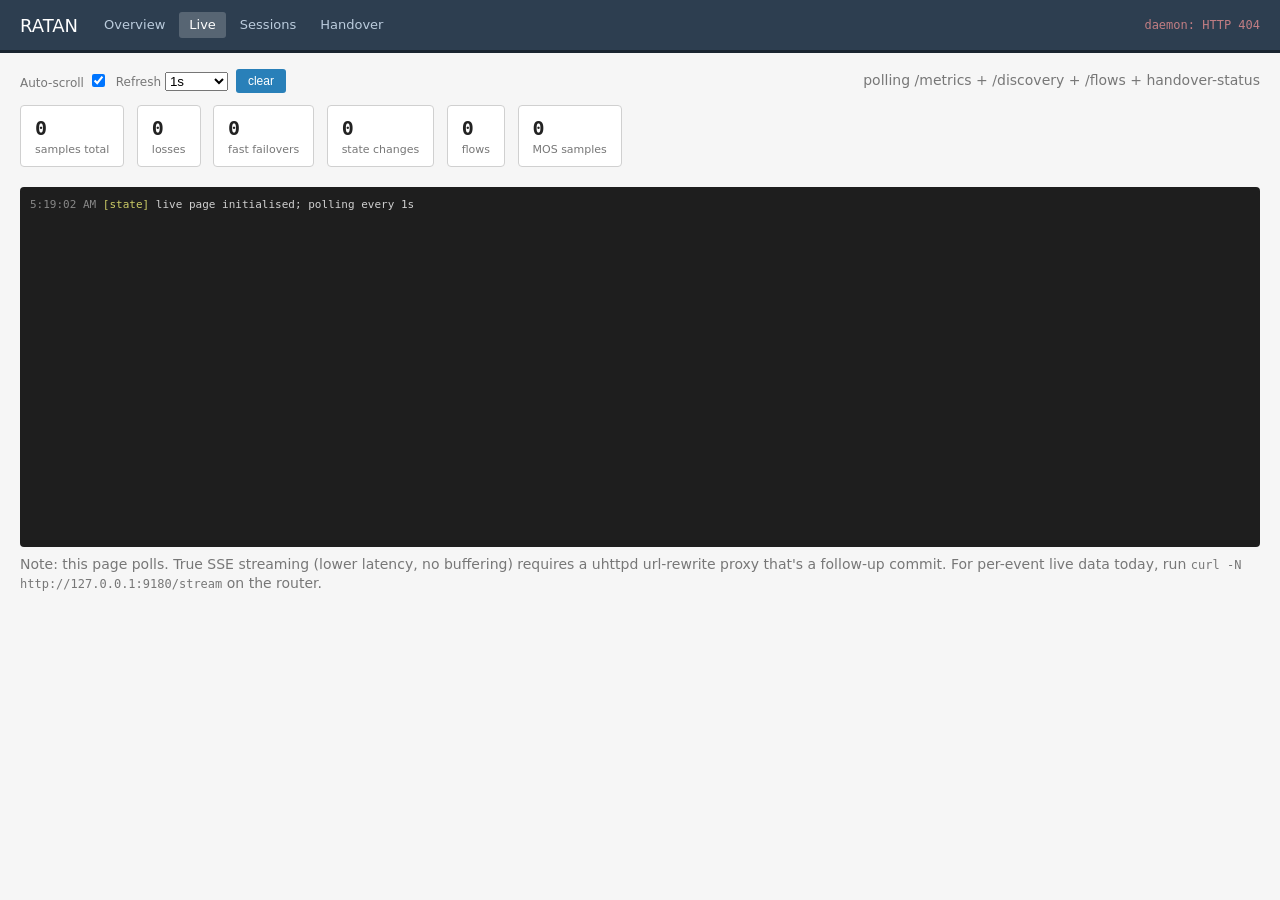
==== ratan/packaging/openwrt/luci-app-ratan/root/www/ratan/live.html @ 14bf630e "Add ratan/ Step 11: LuCI dashboard (first user-visible artifact) Static HTML/JS dashboard served by " ====
<!DOCTYPE html>
<!-- SPDX-License-Identifier: GPL-2.0 -->
<html lang="en">
<head>
<meta charset="utf-8">
<meta name="viewport" content="width=device-width,initial-scale=1">
<title>RATAN · Live</title>
<link rel="stylesheet" href="ratan.css">
</head>
<body>
<main>
    <div class="toolbar">
        <label>Auto-scroll <input type="checkbox" id="autoscroll" checked></label>
        <label>Refresh
            <select id="rate">
                <option value="500">500ms</option>
                <option value="1000" selected>1s</option>
                <option value="2000">2s</option>
                <option value="5000">5s</option>
            </select>
        </label>
        <button onclick="document.getElementById('log').innerHTML=''">clear</button>
        <span class="muted" style="margin-left:auto">
            polling /metrics + /discovery + /flows + handover-status
        </span>
    </div>

    <div id="kpis" style="margin-bottom:12px"></div>

    <div class="event-log" id="log"></div>

    <p class="muted" style="margin-top:8px">
        Note: this page polls. True SSE streaming (lower latency, no buffering)
        requires a uhttpd url-rewrite proxy that's a follow-up commit. For
        per-event live data today, run <span class="mono">curl -N http://127.0.0.1:9180/stream</span>
        on the router.
    </p>
</main>
<script src="ratan.js"></script>
<script>
renderHeader("live");

let lastSnapshot = { samples: 0, flows: 0, mos: 0, transitions: 0, weights: 0 };

function logLine(kind, text) {
    const log = document.getElementById("log");
    const ts = new Date().toLocaleTimeString();
    const line = document.createElement("div");
    line.innerHTML =
        `<span class="ts">${ts}</span> <span class="kind-${kind}">[${kind}]</span> ${escapeHtml(text)}`;
    log.appendChild(line);
    while (log.children.length > 500) log.removeChild(log.firstChild);
    if (document.getElementById("autoscroll").checked)
        log.scrollTop = log.scrollHeight;
}

const PARSE_PROM = (text) => {
    const out = {};
    for (const line of text.split("\n")) {
        if (line.startsWith("#") || !line.trim()) continue;
        const space = line.lastIndexOf(" ");
        if (space < 0) continue;
        const name = line.slice(0, space).trim().replace(/\{.*\}/, "");
        const val = parseFloat(line.slice(space + 1));
        if (!isNaN(val)) out[name] = val;
    }
    return out;
};

async function tick() {
    try {
        const mRaw = await fetch("/cgi-bin/ratan-api/metrics",
                                  { cache: "no-store" }).then(r => r.text());
        const m = PARSE_PROM(mRaw);

        document.getElementById("kpis").innerHTML = `
            <span class="kpi"><div class="v">${m.ratan_samples_total || 0}</div><div class="l">samples total</div></span>
            <span class="kpi"><div class="v">${m.ratan_samples_loss || 0}</div><div class="l">losses</div></span>
            <span class="kpi"><div class="v">${m.ratan_samples_failover || 0}</div><div class="l">fast failovers</div></span>
            <span class="kpi"><div class="v">${m.ratan_state_transitions_total || 0}</div><div class="l">state changes</div></span>
            <span class="kpi"><div class="v">${m.ratan_flow_events_total || 0}</div><div class="l">flows</div></span>
            <span class="kpi"><div class="v">${m.ratan_mos_events_total || 0}</div><div class="l">MOS samples</div></span>
        `;

        // Diff vs last snapshot -> log lines
        const delta = (key) => (m[key] || 0) - (lastSnapshot[key] || 0);
        const d_samples = delta("ratan_samples_total");
        const d_loss = delta("ratan_samples_loss");
        const d_failover = delta("ratan_samples_failover");
        const d_state = delta("ratan_state_transitions_total");
        const d_flow = delta("ratan_flow_events_total");
        const d_mos = delta("ratan_mos_events_total");
        const d_discovery = delta("ratan_discovery_events_total");

        if (d_samples > 0) logLine("sample", `+${d_samples} samples`);
        if (d_loss > 0) logLine("sample", `+${d_loss} LOSS sample(s)`);
        if (d_failover > 0) logLine("weight", `+${d_failover} FAST FAILOVER (prober wrote weight=0)`);
        if (d_state > 0) logLine("state", `+${d_state} state transition(s)`);
        if (d_flow > 0) logLine("flow", `+${d_flow} flow event(s)`);
        if (d_mos > 0) logLine("mos", `+${d_mos} MOS sample(s)`);
        if (d_discovery > 0) logLine("discovery", `+${d_discovery} discovery event(s)`);

        lastSnapshot = {
            ratan_samples_total: m.ratan_samples_total || 0,
            ratan_samples_loss: m.ratan_samples_loss || 0,
            ratan_samples_failover: m.ratan_samples_failover || 0,
            ratan_state_transitions_total: m.ratan_state_transitions_total || 0,
            ratan_flow_events_total: m.ratan_flow_events_total || 0,
            ratan_mos_events_total: m.ratan_mos_events_total || 0,
            ratan_discovery_events_total: m.ratan_discovery_events_total || 0,
        };

        // Handover armed state changes are interesting
        const ho = await fetchHandoverStatus();
        if (ho && ho.wans) {
            for (const w of ho.wans) {
                if (w.currently_armed) {
                    logLine("inject", `WAN ${w.wan_id}: handover ARMED (${w.confidence}, next in ${fmtDuration(w.next_predicted_in_s)})`);
                }
            }
        }
    } catch (e) {
        logLine("state", "ERROR: " + e.message);
    }
}

let timer = null;
function reschedule() {
    if (timer) clearInterval(timer);
    timer = setInterval(tick, parseInt(document.getElementById("rate").value, 10));
}
document.getElementById("rate").addEventListener("change", reschedule);

logLine("state", "live page initialised; polling every 1s");
tick();
reschedule();
</script>
</body>
</html>
---- ratan/packaging/openwrt/luci-app-ratan/root/www/ratan/ratan.css ----
/* SPDX-License-Identifier: GPL-2.0
 * ratan.css -- minimal styling for the RATAN LuCI dashboard.
 * Goal: look at home next to LuCI's stock pages; no framework bloat.
 */

:root {
    --ok: #1d7a1d;
    --warn: #b87a00;
    --bad: #c0392b;
    --transient: #2980b9;
    --bg: #f6f6f6;
    --card-bg: #ffffff;
    --border: #d0d0d0;
    --text: #222;
    --muted: #777;
    --mono: ui-monospace, Menlo, Consolas, monospace;
}

* { box-sizing: border-box; }

body {
    margin: 0;
    background: var(--bg);
    color: var(--text);
    font-family: system-ui, -apple-system, "Segoe UI", Roboto, sans-serif;
    font-size: 14px;
    line-height: 1.4;
}

header {
    background: #2d3e50;
    color: white;
    padding: 12px 20px;
    display: flex;
    align-items: center;
    gap: 16px;
    border-bottom: 3px solid #1a2530;
}
header h1 { margin: 0; font-size: 18px; font-weight: 500; }
header nav { display: flex; gap: 4px; flex-wrap: wrap; }
header nav a {
    color: #bcd;
    text-decoration: none;
    padding: 4px 10px;
    border-radius: 3px;
    font-size: 13px;
}
header nav a:hover { background: rgba(255,255,255,0.1); color: white; }
header nav a.active { background: rgba(255,255,255,0.2); color: white; }
header .conn {
    margin-left: auto;
    font-size: 12px;
    font-family: var(--mono);
    opacity: 0.7;
}
header .conn.ok { color: #9f9; }
header .conn.bad { color: #f99; }

main { padding: 16px 20px; max-width: 1400px; }

h2 { margin-top: 0; font-size: 16px; font-weight: 500; }
.muted { color: var(--muted); }
.mono { font-family: var(--mono); font-size: 12px; }

.cards {
    display: grid;
    grid-template-columns: repeat(auto-fill, minmax(320px, 1fr));
    gap: 12px;
    margin-bottom: 20px;
}

.card {
    background: var(--card-bg);
    border: 1px solid var(--border);
    border-radius: 4px;
    padding: 12px 16px;
}
.card h3 {
    margin: 0 0 8px;
    font-size: 14px;
    font-weight: 600;
    display: flex;
    align-items: center;
    justify-content: space-between;
}
.card .row {
    display: flex;
    justify-content: space-between;
    padding: 3px 0;
    font-size: 13px;
}
.card .row .label { color: var(--muted); }
.card .row .val { font-family: var(--mono); }

.state {
    display: inline-block;
    padding: 2px 8px;
    border-radius: 3px;
    font-size: 11px;
    font-weight: 600;
    text-transform: uppercase;
    letter-spacing: 0.04em;
    color: white;
}
.state.HEALTHY   { background: var(--ok); }
.state.TRANSIENT { background: var(--transient); }
.state.DEGRADING { background: var(--warn); }
.state.DOWN      { background: var(--bad); }

.confidence {
    display: inline-block;
    padding: 1px 6px;
    border-radius: 3px;
    font-size: 11px;
    font-family: var(--mono);
    border: 1px solid var(--border);
}
.confidence.tight   { color: white; background: var(--ok); border-color: var(--ok); }
.confidence.loose   { color: white; background: var(--warn); border-color: var(--warn); }
.confidence.chaotic { color: white; background: var(--bad); border-color: var(--bad); }
.confidence.cold    { color: var(--muted); }

table {
    width: 100%;
    border-collapse: collapse;
    background: var(--card-bg);
    border: 1px solid var(--border);
    border-radius: 4px;
    overflow: hidden;
    font-size: 13px;
}
th, td {
    text-align: left;
    padding: 8px 12px;
    border-bottom: 1px solid var(--border);
}
th { background: #ececec; font-size: 12px; font-weight: 600; color: #555; }
tr:last-child td { border-bottom: 0; }
tr:hover { background: #fafafa; }

button, .btn {
    background: #2980b9;
    color: white;
    border: 0;
    padding: 5px 12px;
    border-radius: 3px;
    font-size: 12px;
    cursor: pointer;
    text-decoration: none;
    display: inline-block;
}
button:hover, .btn:hover { background: #1f6391; }
button.danger, .btn.danger { background: var(--bad); }
button.danger:hover, .btn.danger:hover { background: #962c20; }
button.secondary, .btn.secondary { background: #888; }

.event-log {
    background: #1e1e1e;
    color: #d0d0d0;
    font-family: var(--mono);
    font-size: 11px;
    padding: 10px;
    border-radius: 4px;
    height: 360px;
    overflow-y: scroll;
    white-space: pre;
}
.event-log .ts { color: #888; }
.event-log .kind-sample { color: #6cc; }
.event-log .kind-state { color: #cc6; }
.event-log .kind-weight { color: #c6c; }
.event-log .kind-inject { color: #fc6; }
.event-log .kind-discovery { color: #9c9; }
.event-log .kind-flow { color: #6f9; }
.event-log .kind-mos { color: #f9c; }

.toolbar {
    display: flex;
    gap: 8px;
    align-items: center;
    margin-bottom: 12px;
    flex-wrap: wrap;
}
.toolbar label { font-size: 12px; color: var(--muted); }
.toolbar input { padding: 4px 8px; font-size: 13px; border: 1px solid var(--border); border-radius: 3px; }

.empty { color: var(--muted); font-style: italic; padding: 16px; text-align: center; }

.kpi {
    display: inline-block;
    background: var(--card-bg);
    border: 1px solid var(--border);
    border-radius: 4px;
    padding: 8px 14px;
    margin-right: 8px;
    margin-bottom: 8px;
}
.kpi .v { font-size: 20px; font-family: var(--mono); font-weight: 600; }
.kpi .l { font-size: 11px; color: var(--muted); }
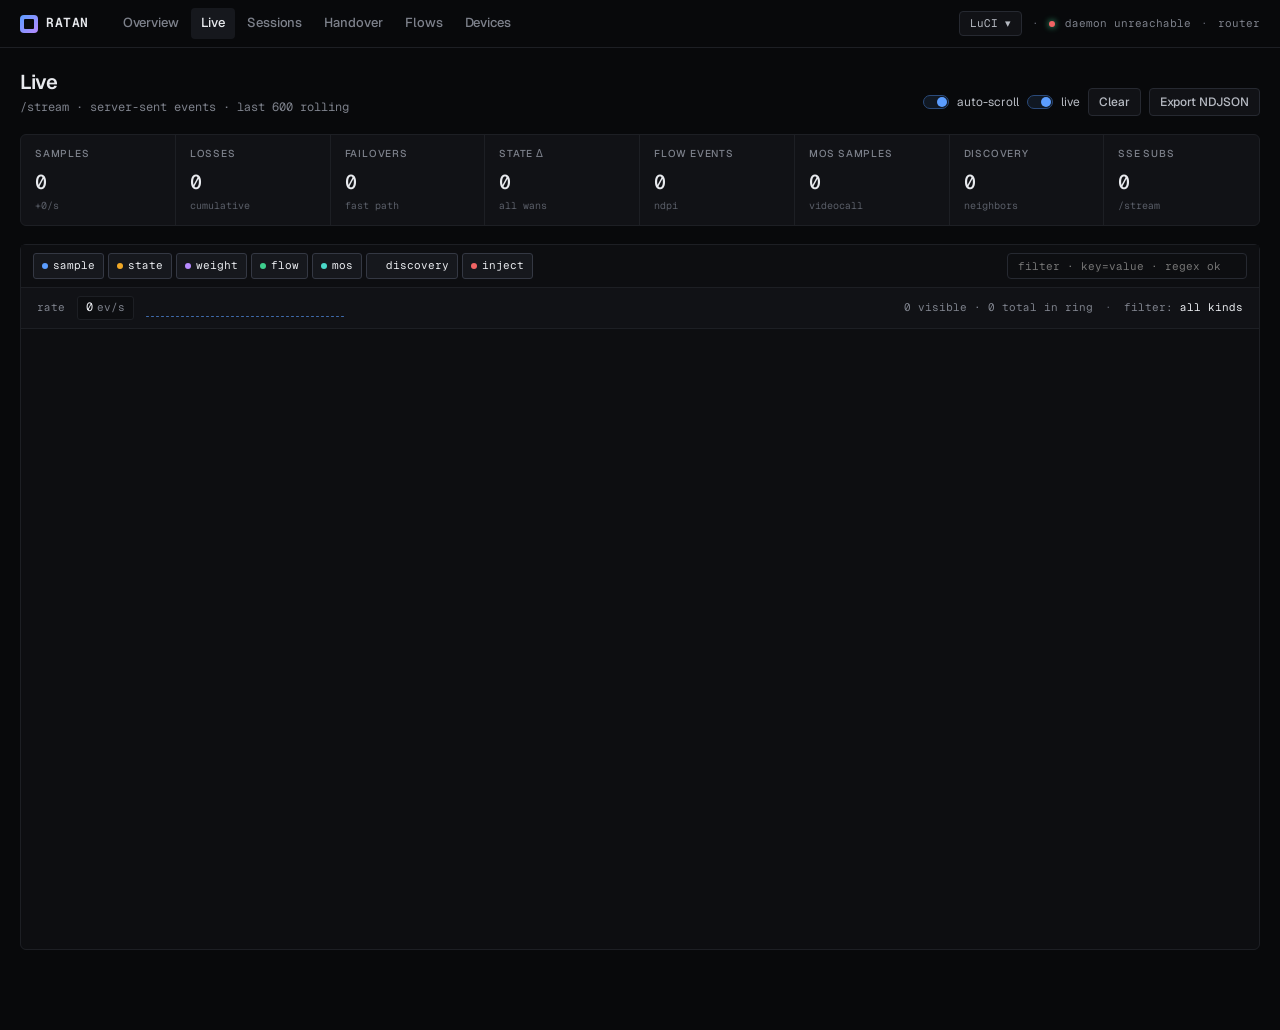
==== commit 21c9b968: "ui: adopt design dashboard + add /wans, /events; explicit LuCI coexistence Replaces the hand-rolled " ====
--- a/ratan/packaging/openwrt/luci-app-ratan/root/www/ratan/live.html
+++ b/ratan/packaging/openwrt/luci-app-ratan/root/www/ratan/live.html
@@ -1,139 +1,305 @@
 <!DOCTYPE html>
-<!-- SPDX-License-Identifier: GPL-2.0 -->
 <html lang="en">
 <head>
-<meta charset="utf-8">
-<meta name="viewport" content="width=device-width,initial-scale=1">
-<title>RATAN · Live</title>
-<link rel="stylesheet" href="ratan.css">
+  <meta charset="UTF-8" />
+  <title>RATAN · Live</title>
+  <meta name="viewport" content="width=device-width, initial-scale=1.0" />
+  <link rel="stylesheet" href="ratan.css" />
+  <style>
+    .filter-bar {
+      display: flex;
+      gap: 4px;
+      flex-wrap: wrap;
+      padding: 8px 12px;
+      border-bottom: 1px solid var(--line);
+      background: var(--bg-1);
+      align-items: center;
+    }
+    .filter-bar .left { display: flex; gap: 4px; flex: 1; flex-wrap: wrap; }
+    .chip {
+      display: inline-flex;
+      align-items: center;
+      gap: 5px;
+      padding: 4px 8px;
+      font-family: var(--mono);
+      font-size: 11px;
+      border-radius: 3px;
+      border: 1px solid var(--line-2);
+      background: var(--surface);
+      color: var(--fg-2);
+      cursor: pointer;
+      user-select: none;
+      transition: color 80ms, border-color 80ms;
+    }
+    .chip .swatch { width: 6px; height: 6px; border-radius: 50%; }
+    .chip.on { color: var(--fg); border-color: var(--line-3); background: var(--surface-2); }
+    .chip.off { opacity: 0.5; }
+    .chip[data-kind="sample"]   .swatch { background: var(--k-sample); }
+    .chip[data-kind="state"]    .swatch { background: var(--k-state); }
+    .chip[data-kind="weight"]   .swatch { background: var(--k-weight); }
+    .chip[data-kind="flow"]     .swatch { background: var(--k-flow); }
+    .chip[data-kind="mos"]      .swatch { background: var(--k-mos); }
+    .chip[data-kind="discovery"].swatch { background: var(--k-discovery); }
+    .chip[data-kind="inject"]   .swatch { background: var(--k-inject); }
+
+    .stream-toolbar {
+      display: flex;
+      align-items: center;
+      gap: 12px;
+      padding: 8px 16px;
+      border-bottom: 1px solid var(--line);
+      background: var(--surface);
+      font-family: var(--mono);
+      font-size: 11px;
+      color: var(--fg-2);
+    }
+    .stream-rate {
+      display: inline-flex;
+      align-items: baseline;
+      gap: 4px;
+      padding: 2px 8px;
+      border-radius: 3px;
+      background: var(--bg-1);
+      border: 1px solid var(--line);
+    }
+    .stream-rate .n { color: var(--fg); font-size: 12px; }
+
+    .rate-graph {
+      display: flex;
+      align-items: flex-end;
+      gap: 2px;
+      height: 22px;
+      padding: 2px 0;
+    }
+    .rate-graph .bar {
+      width: 3px;
+      background: var(--accent);
+      opacity: 0.65;
+      border-radius: 1px;
+      min-height: 1px;
+      transition: height 200ms;
+    }
+  </style>
 </head>
 <body>
-<main>
-    <div class="toolbar">
-        <label>Auto-scroll <input type="checkbox" id="autoscroll" checked></label>
-        <label>Refresh
-            <select id="rate">
-                <option value="500">500ms</option>
-                <option value="1000" selected>1s</option>
-                <option value="2000">2s</option>
-                <option value="5000">5s</option>
-            </select>
+  <div id="nav-slot" data-screen-label="02 Live"></div>
+
+  <main class="page">
+    <header class="page-head">
+      <div>
+        <div class="page-title">Live</div>
+        <div class="page-sub">/stream · server-sent events · last 600 rolling</div>
+      </div>
+      <div class="page-head-actions">
+        <label class="switch">
+          <input type="checkbox" id="autoscroll" checked />
+          <span class="switch-track"></span>
+          <span>auto-scroll</span>
         </label>
-        <button onclick="document.getElementById('log').innerHTML=''">clear</button>
-        <span class="muted" style="margin-left:auto">
-            polling /metrics + /discovery + /flows + handover-status
-        </span>
-    </div>
-
-    <div id="kpis" style="margin-bottom:12px"></div>
-
-    <div class="event-log" id="log"></div>
-
-    <p class="muted" style="margin-top:8px">
-        Note: this page polls. True SSE streaming (lower latency, no buffering)
-        requires a uhttpd url-rewrite proxy that's a follow-up commit. For
-        per-event live data today, run <span class="mono">curl -N http://127.0.0.1:9180/stream</span>
-        on the router.
-    </p>
-</main>
-<script src="ratan.js"></script>
-<script>
-renderHeader("live");
-
-let lastSnapshot = { samples: 0, flows: 0, mos: 0, transitions: 0, weights: 0 };
-
-function logLine(kind, text) {
-    const log = document.getElementById("log");
-    const ts = new Date().toLocaleTimeString();
-    const line = document.createElement("div");
-    line.innerHTML =
-        `<span class="ts">${ts}</span> <span class="kind-${kind}">[${kind}]</span> ${escapeHtml(text)}`;
-    log.appendChild(line);
-    while (log.children.length > 500) log.removeChild(log.firstChild);
-    if (document.getElementById("autoscroll").checked)
-        log.scrollTop = log.scrollHeight;
-}
-
-const PARSE_PROM = (text) => {
-    const out = {};
-    for (const line of text.split("\n")) {
-        if (line.startsWith("#") || !line.trim()) continue;
-        const space = line.lastIndexOf(" ");
-        if (space < 0) continue;
-        const name = line.slice(0, space).trim().replace(/\{.*\}/, "");
-        const val = parseFloat(line.slice(space + 1));
-        if (!isNaN(val)) out[name] = val;
-    }
-    return out;
-};
-
-async function tick() {
-    try {
-        const mRaw = await fetch("/cgi-bin/ratan-api/metrics",
-                                  { cache: "no-store" }).then(r => r.text());
-        const m = PARSE_PROM(mRaw);
-
-        document.getElementById("kpis").innerHTML = `
-            <span class="kpi"><div class="v">${m.ratan_samples_total || 0}</div><div class="l">samples total</div></span>
-            <span class="kpi"><div class="v">${m.ratan_samples_loss || 0}</div><div class="l">losses</div></span>
-            <span class="kpi"><div class="v">${m.ratan_samples_failover || 0}</div><div class="l">fast failovers</div></span>
-            <span class="kpi"><div class="v">${m.ratan_state_transitions_total || 0}</div><div class="l">state changes</div></span>
-            <span class="kpi"><div class="v">${m.ratan_flow_events_total || 0}</div><div class="l">flows</div></span>
-            <span class="kpi"><div class="v">${m.ratan_mos_events_total || 0}</div><div class="l">MOS samples</div></span>
-        `;
-
-        // Diff vs last snapshot -> log lines
-        const delta = (key) => (m[key] || 0) - (lastSnapshot[key] || 0);
-        const d_samples = delta("ratan_samples_total");
-        const d_loss = delta("ratan_samples_loss");
-        const d_failover = delta("ratan_samples_failover");
-        const d_state = delta("ratan_state_transitions_total");
-        const d_flow = delta("ratan_flow_events_total");
-        const d_mos = delta("ratan_mos_events_total");
-        const d_discovery = delta("ratan_discovery_events_total");
-
-        if (d_samples > 0) logLine("sample", `+${d_samples} samples`);
-        if (d_loss > 0) logLine("sample", `+${d_loss} LOSS sample(s)`);
-        if (d_failover > 0) logLine("weight", `+${d_failover} FAST FAILOVER (prober wrote weight=0)`);
-        if (d_state > 0) logLine("state", `+${d_state} state transition(s)`);
-        if (d_flow > 0) logLine("flow", `+${d_flow} flow event(s)`);
-        if (d_mos > 0) logLine("mos", `+${d_mos} MOS sample(s)`);
-        if (d_discovery > 0) logLine("discovery", `+${d_discovery} discovery event(s)`);
-
-        lastSnapshot = {
-            ratan_samples_total: m.ratan_samples_total || 0,
-            ratan_samples_loss: m.ratan_samples_loss || 0,
-            ratan_samples_failover: m.ratan_samples_failover || 0,
-            ratan_state_transitions_total: m.ratan_state_transitions_total || 0,
-            ratan_flow_events_total: m.ratan_flow_events_total || 0,
-            ratan_mos_events_total: m.ratan_mos_events_total || 0,
-            ratan_discovery_events_total: m.ratan_discovery_events_total || 0,
-        };
-
-        // Handover armed state changes are interesting
-        const ho = await fetchHandoverStatus();
-        if (ho && ho.wans) {
-            for (const w of ho.wans) {
-                if (w.currently_armed) {
-                    logLine("inject", `WAN ${w.wan_id}: handover ARMED (${w.confidence}, next in ${fmtDuration(w.next_predicted_in_s)})`);
-                }
-            }
-        }
-    } catch (e) {
-        logLine("state", "ERROR: " + e.message);
-    }
-}
-
-let timer = null;
-function reschedule() {
-    if (timer) clearInterval(timer);
-    timer = setInterval(tick, parseInt(document.getElementById("rate").value, 10));
-}
-document.getElementById("rate").addEventListener("change", reschedule);
-
-logLine("state", "live page initialised; polling every 1s");
-tick();
-reschedule();
-</script>
+        <label class="switch">
+          <input type="checkbox" id="live-toggle" checked />
+          <span class="switch-track"></span>
+          <span>live</span>
+        </label>
+        <button class="btn" id="clear-btn">Clear</button>
+        <button class="btn" id="export-btn">Export NDJSON</button>
+      </div>
+    </header>
+
+    <!-- KPI strip ---------------------------------------------------------- -->
+    <section class="kpi-strip" id="kpi-strip">
+      <div class="kpi"><div class="kpi-label">samples</div><div class="kpi-value" data-k="samples_total">—</div><div class="kpi-delta">+<span data-rate>0</span>/s</div></div>
+      <div class="kpi"><div class="kpi-label">losses</div><div class="kpi-value" data-k="samples_loss">—</div><div class="kpi-delta">cumulative</div></div>
+      <div class="kpi"><div class="kpi-label">failovers</div><div class="kpi-value" data-k="samples_failover">—</div><div class="kpi-delta">fast path</div></div>
+      <div class="kpi"><div class="kpi-label">state Δ</div><div class="kpi-value" data-k="state_transitions">—</div><div class="kpi-delta">all wans</div></div>
+      <div class="kpi"><div class="kpi-label">flow events</div><div class="kpi-value" data-k="flow_events">—</div><div class="kpi-delta">ndpi</div></div>
+      <div class="kpi"><div class="kpi-label">mos samples</div><div class="kpi-value" data-k="mos_events">—</div><div class="kpi-delta">videocall</div></div>
+      <div class="kpi"><div class="kpi-label">discovery</div><div class="kpi-value" data-k="discovery_events">—</div><div class="kpi-delta">neighbors</div></div>
+      <div class="kpi"><div class="kpi-label">sse subs</div><div class="kpi-value" data-k="sse_clients">—</div><div class="kpi-delta">/stream</div></div>
+    </section>
+
+    <!-- Event stream ------------------------------------------------------- -->
+    <section class="card">
+      <div class="filter-bar">
+        <div class="left" id="filter-chips">
+          <span class="chip on" data-kind="sample"><span class="swatch"></span> sample</span>
+          <span class="chip on" data-kind="state"><span class="swatch"></span> state</span>
+          <span class="chip on" data-kind="weight"><span class="swatch"></span> weight</span>
+          <span class="chip on" data-kind="flow"><span class="swatch"></span> flow</span>
+          <span class="chip on" data-kind="mos"><span class="swatch"></span> mos</span>
+          <span class="chip on" data-kind="discovery"><span class="swatch"></span> discovery</span>
+          <span class="chip on" data-kind="inject"><span class="swatch"></span> inject</span>
+        </div>
+        <input id="search" placeholder="filter · key=value · regex ok"
+               style="background: var(--bg-1); border: 1px solid var(--line-2); border-radius: 4px;
+                      padding: 5px 10px; color: var(--fg); font-family: var(--mono); font-size: 11px; width: 240px;
+                      outline: none;" />
+      </div>
+
+      <div class="stream-toolbar">
+        <span>rate</span>
+        <span class="stream-rate"><span class="n" id="rate-n">0</span><span>ev/s</span></span>
+        <div class="rate-graph" id="rate-graph"></div>
+        <span style="flex:1;"></span>
+        <span><span id="visible-count">0</span> visible · <span id="total-count">0</span> total in ring</span>
+        <span style="color:var(--fg-3);">·</span>
+        <span>filter: <span id="filter-summary" style="color:var(--fg);">all kinds</span></span>
+      </div>
+
+      <div class="eventlog" id="log"></div>
+    </section>
+  </main>
+
+  <script src="ratan.js"></script>
+  <script>
+    RATAN.mountNav('live');
+    const { bus, STATE, fmt } = RATAN;
+
+    // ---- KPI strip ------
+    const kpiEls = {};
+    document.querySelectorAll('#kpi-strip [data-k]').forEach(el => kpiEls[el.dataset.k] = el);
+    let prevSamples = STATE.counters.samples_total;
+    function renderKPIs() {
+      kpiEls.samples_total.textContent = fmt.int(STATE.counters.samples_total);
+      kpiEls.samples_loss.textContent  = fmt.int(STATE.counters.samples_loss);
+      kpiEls.samples_failover.textContent = fmt.int(STATE.counters.samples_failover);
+      kpiEls.state_transitions.textContent = fmt.int(STATE.counters.state_transitions);
+      kpiEls.flow_events.textContent  = fmt.int(STATE.counters.flow_events);
+      kpiEls.mos_events.textContent   = fmt.int(STATE.counters.mos_events);
+      kpiEls.discovery_events.textContent = fmt.int(STATE.counters.discovery_events);
+      kpiEls.sse_clients.textContent  = STATE.counters.sse_clients;
+      const delta = STATE.counters.samples_total - prevSamples;
+      prevSamples = STATE.counters.samples_total;
+      document.querySelector('[data-rate]').textContent = delta * 2;
+    }
+    renderKPIs();
+
+    // ---- filters ------
+    const enabled = new Set(['sample','state','weight','flow','mos','discovery','inject']);
+    const filterChips = document.getElementById('filter-chips');
+    filterChips.addEventListener('click', e => {
+      const chip = e.target.closest('.chip');
+      if (!chip) return;
+      const k = chip.dataset.kind;
+      if (enabled.has(k)) { enabled.delete(k); chip.classList.replace('on', 'off'); }
+      else { enabled.add(k); chip.classList.replace('off', 'on'); }
+      document.getElementById('filter-summary').textContent =
+        enabled.size === 7 ? 'all kinds' : [...enabled].join(', ') || 'none';
+      rerender();
+    });
+
+    // ---- event log ------
+    const log = document.getElementById('log');
+    const autoScrollEl = document.getElementById('autoscroll');
+    let live = true;
+    document.getElementById('live-toggle').addEventListener('change', e => live = e.target.checked);
+    const searchEl = document.getElementById('search');
+    searchEl.addEventListener('input', () => rerender());
+
+    function fmtEvent(ev) {
+      const d = new Date(ev.ts_ns / 1e6);
+      const ts = fmt.ts(d);
+      let body = '';
+      switch (ev.kind) {
+        case 'sample':
+          body = `<span class="k">wan</span><span class="v wan">${ev.wan}</span> <span class="k">rtt</span><span class="v">${(ev.rtt_us/1000).toFixed(1)}ms</span> <span class="k">jit</span><span class="v">${(ev.jitter_us/1000).toFixed(1)}ms</span> <span class="k">loss</span><span class="v">${ev.loss}</span> <span class="k">seq</span><span class="v">${ev.seq}</span>`;
+          break;
+        case 'state':
+          body = `<span class="k">wan</span><span class="v wan">${ev.wan}</span> <span class="v">${ev.from}</span> <span class="k">→</span> <span class="v">${ev.to}</span> <span class="k">reason</span><span class="v">${ev.reason}</span>`;
+          break;
+        case 'weight':
+          body = `<span class="k">wan</span><span class="v wan">${ev.wan}</span> <span class="k">w=</span><span class="v">${ev.weight}</span> <span class="k">src</span><span class="v">${ev.source}</span>`;
+          break;
+        case 'flow':
+          body = `<span class="k">${ev.event}</span> <span class="v">${ev.five_tuple}</span> <span class="k">cat</span><span class="v">${ev.category}</span> <span class="k">mark</span><span class="v">${ev.mark}</span>`;
+          break;
+        case 'mos':
+          body = `<span class="k">wan</span><span class="v wan">${ev.wan}</span> <span class="k">mos</span><span class="v">${ev.mos}</span> <span class="k">r</span><span class="v">${ev.r}</span> <span class="k">rtt</span><span class="v">${ev.rtt_ms}ms</span> <span class="k">loss</span><span class="v">${ev.loss_pct}%</span> <span class="k">jit</span><span class="v">${ev.jitter_ms}ms</span>`;
+          break;
+        case 'discovery':
+          body = `<span class="k">${ev.sub}</span> <span class="v">${ev.detail}</span>`;
+          break;
+        case 'inject':
+          body = `<span class="k">session</span><span class="v">${ev.session}</span> <span class="k">action</span><span class="v">${ev.action}</span> <span class="k">target</span><span class="v">${ev.target}</span> <span class="k">detail</span><span class="v">${ev.detail}</span>`;
+          break;
+        default:
+          body = `<span class="v">${JSON.stringify(ev)}</span>`;
+      }
+      return `<div class="event-row" data-kind="${ev.kind}">
+        <span class="event-ts">${ts}</span>
+        <span class="event-kind ${ev.kind}">${ev.kind}</span>
+        <span class="event-body">${body}</span>
+      </div>`;
+    }
+
+    function passesFilters(ev) {
+      if (!enabled.has(ev.kind)) return false;
+      const q = searchEl.value.trim();
+      if (!q) return true;
+      try {
+        const re = new RegExp(q, 'i');
+        return re.test(JSON.stringify(ev));
+      } catch {
+        return JSON.stringify(ev).toLowerCase().includes(q.toLowerCase());
+      }
+    }
+
+    // initial render
+    function rerender() {
+      const items = STATE.events.filter(passesFilters).slice(-300);
+      log.innerHTML = items.map(fmtEvent).join('');
+      document.getElementById('visible-count').textContent = items.length;
+      document.getElementById('total-count').textContent = STATE.events.length;
+      if (autoScrollEl.checked) log.scrollTop = log.scrollHeight;
+    }
+    rerender();
+
+    // incremental on new event
+    let pendingFrame = null;
+    bus.on('event', (ev) => {
+      if (!live) return;
+      if (!passesFilters(ev)) {
+        document.getElementById('total-count').textContent = STATE.events.length;
+        return;
+      }
+      log.insertAdjacentHTML('beforeend', fmtEvent(ev));
+      // trim DOM if over 300
+      while (log.children.length > 300) log.firstElementChild.remove();
+      if (autoScrollEl.checked) log.scrollTop = log.scrollHeight;
+      document.getElementById('visible-count').textContent = log.children.length;
+      document.getElementById('total-count').textContent = STATE.events.length;
+    });
+
+    // ---- rate graph ------
+    const rateGraph = document.getElementById('rate-graph');
+    const rateHist = Array(40).fill(0);
+    let rateAccum = 0;
+    bus.on('event', () => rateAccum++);
+    setInterval(() => {
+      rateHist.push(rateAccum);
+      if (rateHist.length > 40) rateHist.shift();
+      const max = Math.max(...rateHist, 1);
+      rateGraph.innerHTML = rateHist.map(v =>
+        `<span class="bar" style="height:${(v/max*22).toFixed(1)}px"></span>`).join('');
+      document.getElementById('rate-n').textContent = rateAccum;
+      rateAccum = 0;
+    }, 1000);
+
+    bus.on('tick', () => { if (live) renderKPIs(); });
+
+    document.getElementById('clear-btn').addEventListener('click', () => {
+      STATE.events.length = 0;
+      log.innerHTML = '';
+      document.getElementById('visible-count').textContent = 0;
+      document.getElementById('total-count').textContent = 0;
+    });
+    document.getElementById('export-btn').addEventListener('click', () => {
+      const blob = new Blob(STATE.events.map(e => JSON.stringify(e) + '\n'), { type: 'application/x-ndjson' });
+      const a = document.createElement('a');
+      a.href = URL.createObjectURL(blob);
+      a.download = 'ratan-stream-' + Date.now() + '.ndjson';
+      a.click();
+    });
+  </script>
 </body>
 </html>
--- a/ratan/packaging/openwrt/luci-app-ratan/root/www/ratan/ratan.css
+++ b/ratan/packaging/openwrt/luci-app-ratan/root/www/ratan/ratan.css
@@ -1,199 +1,715 @@
-/* SPDX-License-Identifier: GPL-2.0
- * ratan.css -- minimal styling for the RATAN LuCI dashboard.
- * Goal: look at home next to LuCI's stock pages; no framework bloat.
- */
+/* ============================================================================
+   RATAN dashboard — visual system
+   Linear-style chrome, Grafana-density data display, dark only.
+   ============================================================================ */
+
+@import url('https://fonts.googleapis.com/css2?family=Geist:wght@400;500;600&family=Geist+Mono:wght@400;500;600&display=swap');
 
 :root {
-    --ok: #1d7a1d;
-    --warn: #b87a00;
-    --bad: #c0392b;
-    --transient: #2980b9;
-    --bg: #f6f6f6;
-    --card-bg: #ffffff;
-    --border: #d0d0d0;
-    --text: #222;
-    --muted: #777;
-    --mono: ui-monospace, Menlo, Consolas, monospace;
-}
-
-* { box-sizing: border-box; }
-
-body {
-    margin: 0;
-    background: var(--bg);
-    color: var(--text);
-    font-family: system-ui, -apple-system, "Segoe UI", Roboto, sans-serif;
-    font-size: 14px;
-    line-height: 1.4;
-}
-
-header {
-    background: #2d3e50;
-    color: white;
-    padding: 12px 20px;
-    display: flex;
-    align-items: center;
-    gap: 16px;
-    border-bottom: 3px solid #1a2530;
-}
-header h1 { margin: 0; font-size: 18px; font-weight: 500; }
-header nav { display: flex; gap: 4px; flex-wrap: wrap; }
-header nav a {
-    color: #bcd;
-    text-decoration: none;
-    padding: 4px 10px;
-    border-radius: 3px;
-    font-size: 13px;
-}
-header nav a:hover { background: rgba(255,255,255,0.1); color: white; }
-header nav a.active { background: rgba(255,255,255,0.2); color: white; }
-header .conn {
-    margin-left: auto;
-    font-size: 12px;
-    font-family: var(--mono);
-    opacity: 0.7;
-}
-header .conn.ok { color: #9f9; }
-header .conn.bad { color: #f99; }
-
-main { padding: 16px 20px; max-width: 1400px; }
-
-h2 { margin-top: 0; font-size: 16px; font-weight: 500; }
-.muted { color: var(--muted); }
-.mono { font-family: var(--mono); font-size: 12px; }
-
-.cards {
-    display: grid;
-    grid-template-columns: repeat(auto-fill, minmax(320px, 1fr));
-    gap: 12px;
-    margin-bottom: 20px;
-}
+  /* surfaces — warm-tinted near-black, layered */
+  --bg:           #08090b;
+  --bg-1:        #0d0e11;
+  --surface:      #111216;
+  --surface-2:    #16181d;
+  --surface-3:    #1c1f25;
+
+  /* borders — single hairlines, no shadows */
+  --line:         #1d1f24;
+  --line-2:       #262931;
+  --line-3:       #343843;
+
+  /* text */
+  --fg:           #e8eaee;
+  --fg-1:         #b6bac2;
+  --fg-2:         #7d818b;
+  --fg-3:         #5a5e68;
+  --fg-4:         #3f434c;
+
+  /* accent — a single cool blue, used sparingly */
+  --accent:       #5b9dff;
+  --accent-dim:   #2a4a7a;
+  --accent-bg:    rgba(91, 157, 255, 0.10);
+
+  /* state colors — wan/link health */
+  --healthy:      #3ecf8e;
+  --healthy-bg:   rgba(62, 207, 142, 0.10);
+  --transient:    #5b9dff;
+  --transient-bg: rgba(91, 157, 255, 0.10);
+  --degrading:    #f0a826;
+  --degrading-bg: rgba(240, 168, 38, 0.10);
+  --down:         #f06464;
+  --down-bg:      rgba(240, 100, 100, 0.10);
+
+  /* event kind colors — for live stream */
+  --k-sample:     #5b9dff;
+  --k-state:      #f0a826;
+  --k-weight:     #b78aff;
+  --k-flow:       #3ecf8e;
+  --k-mos:        #4ad8c8;
+  --k-discovery:  #8893a3;
+  --k-inject:     #f06464;
+
+  /* type */
+  --sans: 'Geist', ui-sans-serif, system-ui, -apple-system, sans-serif;
+  --mono: 'Geist Mono', ui-monospace, 'JetBrains Mono', Menlo, monospace;
+
+  /* radii */
+  --r-sm: 4px;
+  --r:    6px;
+  --r-lg: 8px;
+}
+
+* { box-sizing: border-box; margin: 0; padding: 0; }
+
+html, body {
+  background: var(--bg);
+  color: var(--fg);
+  font-family: var(--sans);
+  font-size: 13px;
+  line-height: 1.45;
+  -webkit-font-smoothing: antialiased;
+  font-feature-settings: 'ss01', 'cv11';
+}
+
+a { color: inherit; text-decoration: none; }
+button { font: inherit; color: inherit; background: none; border: 0; cursor: pointer; }
+
+/* ---------- LuCI quick-links dropdown (RATAN coexists with LuCI) -- */
+.luci-menu { position: relative; display: inline-block; }
+.luci-toggle {
+  font-family: var(--mono);
+  font-size: 11px;
+  color: var(--fg-1);
+  padding: 4px 10px;
+  border: 1px solid var(--line-2);
+  border-radius: var(--r-sm);
+  background: var(--surface);
+}
+.luci-toggle:hover { color: var(--fg); border-color: var(--line-3); background: var(--surface-2); }
+.luci-dropdown {
+  position: absolute;
+  right: 0;
+  top: calc(100% + 4px);
+  min-width: 220px;
+  background: var(--surface);
+  border: 1px solid var(--line-2);
+  border-radius: var(--r);
+  padding: 4px;
+  z-index: 100;
+  box-shadow: 0 6px 24px rgba(0,0,0,0.4);
+}
+.luci-dropdown[hidden] { display: none; }
+.luci-dropdown a {
+  display: block;
+  padding: 6px 10px;
+  font-family: var(--mono);
+  font-size: 11px;
+  color: var(--fg-1);
+  border-radius: var(--r-sm);
+}
+.luci-dropdown a:hover { background: var(--surface-2); color: var(--fg); }
+
+::-webkit-scrollbar { width: 10px; height: 10px; }
+::-webkit-scrollbar-track { background: transparent; }
+::-webkit-scrollbar-thumb { background: var(--line-2); border-radius: 6px; border: 2px solid var(--bg); }
+::-webkit-scrollbar-thumb:hover { background: var(--line-3); }
+
+/* ---------- top nav -------------------------------------------------------- */
+
+.nav {
+  height: 48px;
+  border-bottom: 1px solid var(--line);
+  background: var(--bg);
+  display: flex;
+  align-items: center;
+  padding: 0 20px;
+  gap: 24px;
+  position: sticky;
+  top: 0;
+  z-index: 50;
+}
+
+.nav-brand {
+  display: flex;
+  align-items: center;
+  gap: 8px;
+  font-family: var(--mono);
+  font-weight: 600;
+  font-size: 13px;
+  letter-spacing: 0.04em;
+}
+.nav-brand-mark {
+  width: 18px;
+  height: 18px;
+  border-radius: 4px;
+  background: linear-gradient(135deg, var(--accent) 0%, #b78aff 100%);
+  position: relative;
+}
+.nav-brand-mark::after {
+  content: '';
+  position: absolute;
+  inset: 4px;
+  border-radius: 1px;
+  background: var(--bg);
+}
+.nav-brand-mark::before {
+  content: '';
+  position: absolute;
+  inset: 7px;
+  border-radius: 1px;
+  background: var(--accent);
+}
+
+.nav-links { display: flex; gap: 2px; flex: 1; }
+.nav-links a {
+  padding: 6px 10px;
+  border-radius: var(--r-sm);
+  color: var(--fg-2);
+  font-size: 13px;
+  font-weight: 500;
+  letter-spacing: -0.005em;
+  transition: color 80ms, background 80ms;
+}
+.nav-links a:hover { color: var(--fg); background: var(--surface); }
+.nav-links a.active { color: var(--fg); background: var(--surface-2); }
+
+.nav-right { display: flex; gap: 10px; align-items: center; font-family: var(--mono); font-size: 11px; color: var(--fg-2); }
+.nav-right .dot { width: 6px; height: 6px; border-radius: 50%; background: var(--healthy); box-shadow: 0 0 6px var(--healthy); animation: pulse 2s ease-in-out infinite; }
+@keyframes pulse { 0%, 100% { opacity: 1; } 50% { opacity: 0.5; } }
+
+/* ---------- layout --------------------------------------------------------- */
+
+.page {
+  max-width: 1480px;
+  margin: 0 auto;
+  padding: 20px 20px 80px;
+}
+
+.page-head {
+  display: flex;
+  justify-content: space-between;
+  align-items: flex-end;
+  margin-bottom: 18px;
+  gap: 24px;
+}
+.page-title {
+  font-size: 20px;
+  font-weight: 600;
+  letter-spacing: -0.015em;
+}
+.page-sub {
+  font-size: 12px;
+  color: var(--fg-2);
+  margin-top: 2px;
+  font-family: var(--mono);
+}
+
+.page-head-actions { display: flex; gap: 8px; align-items: center; }
+
+/* ---------- KPI strip ------------------------------------------------------ */
+
+.kpi-strip {
+  display: grid;
+  grid-template-columns: repeat(8, 1fr);
+  border: 1px solid var(--line);
+  border-radius: var(--r);
+  background: var(--surface);
+  overflow: hidden;
+  margin-bottom: 18px;
+}
+.kpi {
+  padding: 12px 14px;
+  border-right: 1px solid var(--line);
+  position: relative;
+}
+.kpi:last-child { border-right: 0; }
+.kpi-label {
+  font-size: 10px;
+  letter-spacing: 0.08em;
+  text-transform: uppercase;
+  color: var(--fg-2);
+  margin-bottom: 6px;
+  font-weight: 500;
+}
+.kpi-value {
+  font-family: var(--mono);
+  font-size: 20px;
+  font-weight: 500;
+  letter-spacing: -0.02em;
+  color: var(--fg);
+  font-variant-numeric: tabular-nums;
+}
+.kpi-delta {
+  font-family: var(--mono);
+  font-size: 10px;
+  color: var(--fg-3);
+  margin-top: 2px;
+}
+.kpi-delta.up { color: var(--healthy); }
+.kpi-delta.down { color: var(--down); }
+
+@media (max-width: 1200px) {
+  .kpi-strip { grid-template-columns: repeat(4, 1fr); }
+  .kpi:nth-child(4n) { border-right: 0; }
+  .kpi:nth-child(n+5) { border-top: 1px solid var(--line); }
+}
+@media (max-width: 768px) {
+  .kpi-strip { grid-template-columns: repeat(2, 1fr); }
+  .kpi:nth-child(2n) { border-right: 0; }
+  .kpi:nth-child(n+3) { border-top: 1px solid var(--line); }
+}
+
+/* ---------- card / panel --------------------------------------------------- */
 
 .card {
-    background: var(--card-bg);
-    border: 1px solid var(--border);
-    border-radius: 4px;
-    padding: 12px 16px;
-}
-.card h3 {
-    margin: 0 0 8px;
-    font-size: 14px;
-    font-weight: 600;
-    display: flex;
-    align-items: center;
-    justify-content: space-between;
-}
-.card .row {
-    display: flex;
-    justify-content: space-between;
-    padding: 3px 0;
-    font-size: 13px;
-}
-.card .row .label { color: var(--muted); }
-.card .row .val { font-family: var(--mono); }
-
-.state {
-    display: inline-block;
-    padding: 2px 8px;
-    border-radius: 3px;
-    font-size: 11px;
-    font-weight: 600;
-    text-transform: uppercase;
-    letter-spacing: 0.04em;
-    color: white;
-}
-.state.HEALTHY   { background: var(--ok); }
-.state.TRANSIENT { background: var(--transient); }
-.state.DEGRADING { background: var(--warn); }
-.state.DOWN      { background: var(--bad); }
-
-.confidence {
-    display: inline-block;
-    padding: 1px 6px;
-    border-radius: 3px;
-    font-size: 11px;
-    font-family: var(--mono);
-    border: 1px solid var(--border);
-}
-.confidence.tight   { color: white; background: var(--ok); border-color: var(--ok); }
-.confidence.loose   { color: white; background: var(--warn); border-color: var(--warn); }
-.confidence.chaotic { color: white; background: var(--bad); border-color: var(--bad); }
-.confidence.cold    { color: var(--muted); }
-
-table {
-    width: 100%;
-    border-collapse: collapse;
-    background: var(--card-bg);
-    border: 1px solid var(--border);
-    border-radius: 4px;
-    overflow: hidden;
-    font-size: 13px;
-}
-th, td {
-    text-align: left;
-    padding: 8px 12px;
-    border-bottom: 1px solid var(--border);
-}
-th { background: #ececec; font-size: 12px; font-weight: 600; color: #555; }
-tr:last-child td { border-bottom: 0; }
-tr:hover { background: #fafafa; }
-
-button, .btn {
-    background: #2980b9;
-    color: white;
-    border: 0;
-    padding: 5px 12px;
-    border-radius: 3px;
-    font-size: 12px;
-    cursor: pointer;
-    text-decoration: none;
-    display: inline-block;
-}
-button:hover, .btn:hover { background: #1f6391; }
-button.danger, .btn.danger { background: var(--bad); }
-button.danger:hover, .btn.danger:hover { background: #962c20; }
-button.secondary, .btn.secondary { background: #888; }
-
-.event-log {
-    background: #1e1e1e;
-    color: #d0d0d0;
-    font-family: var(--mono);
-    font-size: 11px;
-    padding: 10px;
-    border-radius: 4px;
-    height: 360px;
-    overflow-y: scroll;
-    white-space: pre;
-}
-.event-log .ts { color: #888; }
-.event-log .kind-sample { color: #6cc; }
-.event-log .kind-state { color: #cc6; }
-.event-log .kind-weight { color: #c6c; }
-.event-log .kind-inject { color: #fc6; }
-.event-log .kind-discovery { color: #9c9; }
-.event-log .kind-flow { color: #6f9; }
-.event-log .kind-mos { color: #f9c; }
-
-.toolbar {
-    display: flex;
-    gap: 8px;
-    align-items: center;
-    margin-bottom: 12px;
-    flex-wrap: wrap;
-}
-.toolbar label { font-size: 12px; color: var(--muted); }
-.toolbar input { padding: 4px 8px; font-size: 13px; border: 1px solid var(--border); border-radius: 3px; }
-
-.empty { color: var(--muted); font-style: italic; padding: 16px; text-align: center; }
-
-.kpi {
-    display: inline-block;
-    background: var(--card-bg);
-    border: 1px solid var(--border);
-    border-radius: 4px;
-    padding: 8px 14px;
-    margin-right: 8px;
-    margin-bottom: 8px;
-}
-.kpi .v { font-size: 20px; font-family: var(--mono); font-weight: 600; }
-.kpi .l { font-size: 11px; color: var(--muted); }
+  background: var(--surface);
+  border: 1px solid var(--line);
+  border-radius: var(--r);
+}
+
+.card-head {
+  display: flex;
+  justify-content: space-between;
+  align-items: center;
+  padding: 12px 16px;
+  border-bottom: 1px solid var(--line);
+  gap: 12px;
+}
+.card-title {
+  font-size: 13px;
+  font-weight: 500;
+  color: var(--fg);
+  letter-spacing: -0.005em;
+}
+.card-title-sub {
+  font-family: var(--mono);
+  font-size: 11px;
+  color: var(--fg-2);
+  margin-left: 8px;
+}
+.card-actions { display: flex; gap: 6px; align-items: center; }
+.card-body { padding: 16px; }
+.card-body.flush { padding: 0; }
+
+/* ---------- state badge ---------------------------------------------------- */
+
+.badge {
+  display: inline-flex;
+  align-items: center;
+  gap: 6px;
+  height: 22px;
+  padding: 0 8px;
+  border-radius: 11px;
+  font-family: var(--mono);
+  font-size: 10px;
+  font-weight: 500;
+  letter-spacing: 0.05em;
+  text-transform: uppercase;
+  border: 1px solid var(--line-2);
+  color: var(--fg-1);
+  background: var(--surface-2);
+}
+.badge::before {
+  content: '';
+  width: 6px;
+  height: 6px;
+  border-radius: 50%;
+  background: var(--fg-3);
+}
+.badge.healthy { color: var(--healthy); border-color: rgba(62,207,142,0.25); background: var(--healthy-bg); }
+.badge.healthy::before { background: var(--healthy); box-shadow: 0 0 6px var(--healthy); }
+.badge.transient { color: var(--transient); border-color: rgba(91,157,255,0.25); background: var(--transient-bg); }
+.badge.transient::before { background: var(--transient); box-shadow: 0 0 6px var(--transient); }
+.badge.degrading { color: var(--degrading); border-color: rgba(240,168,38,0.25); background: var(--degrading-bg); }
+.badge.degrading::before { background: var(--degrading); box-shadow: 0 0 6px var(--degrading); }
+.badge.down { color: var(--down); border-color: rgba(240,100,100,0.25); background: var(--down-bg); }
+.badge.down::before { background: var(--down); box-shadow: 0 0 6px var(--down); }
+
+.badge.tight { color: var(--healthy); border-color: rgba(62,207,142,0.25); background: var(--healthy-bg); }
+.badge.tight::before { background: var(--healthy); }
+.badge.loose { color: var(--transient); border-color: rgba(91,157,255,0.25); background: var(--transient-bg); }
+.badge.loose::before { background: var(--transient); }
+.badge.chaotic { color: var(--degrading); border-color: rgba(240,168,38,0.25); background: var(--degrading-bg); }
+.badge.chaotic::before { background: var(--degrading); }
+.badge.cold { color: var(--fg-2); border-color: var(--line-2); background: var(--surface-2); }
+.badge.cold::before { background: var(--fg-3); }
+
+/* ---------- mono number block --------------------------------------------- */
+
+.metric-grid {
+  display: grid;
+  grid-template-columns: repeat(auto-fit, minmax(72px, 1fr));
+  gap: 14px 18px;
+}
+.metric {
+  display: flex;
+  flex-direction: column;
+  gap: 3px;
+}
+.metric-label {
+  font-size: 10px;
+  letter-spacing: 0.08em;
+  text-transform: uppercase;
+  color: var(--fg-2);
+  font-weight: 500;
+}
+.metric-value {
+  font-family: var(--mono);
+  font-size: 16px;
+  font-weight: 500;
+  letter-spacing: -0.02em;
+  font-variant-numeric: tabular-nums;
+  color: var(--fg);
+}
+.metric-value .unit { font-size: 11px; color: var(--fg-2); margin-left: 2px; font-weight: 400; }
+
+/* ---------- buttons -------------------------------------------------------- */
+
+.btn {
+  display: inline-flex;
+  align-items: center;
+  gap: 6px;
+  height: 28px;
+  padding: 0 10px;
+  border-radius: var(--r-sm);
+  border: 1px solid var(--line-2);
+  background: var(--surface);
+  color: var(--fg-1);
+  font-size: 12px;
+  font-weight: 500;
+  font-family: var(--sans);
+  transition: background 80ms, border-color 80ms, color 80ms;
+}
+.btn:hover { background: var(--surface-2); border-color: var(--line-3); color: var(--fg); }
+.btn:active { background: var(--surface-3); }
+.btn.primary { background: var(--accent); border-color: var(--accent); color: #0b1220; }
+.btn.primary:hover { background: #6ba8ff; border-color: #6ba8ff; }
+.btn.danger { color: var(--down); }
+.btn.danger:hover { background: var(--down-bg); border-color: rgba(240,100,100,0.3); }
+.btn.ghost { border-color: transparent; background: transparent; color: var(--fg-2); }
+.btn.ghost:hover { background: var(--surface-2); color: var(--fg); }
+.btn.sm { height: 22px; font-size: 11px; padding: 0 8px; }
+
+/* ---------- table ---------------------------------------------------------- */
+
+.table {
+  width: 100%;
+  border-collapse: separate;
+  border-spacing: 0;
+  font-size: 12px;
+}
+.table th {
+  text-align: left;
+  font-weight: 500;
+  font-size: 10px;
+  letter-spacing: 0.08em;
+  text-transform: uppercase;
+  color: var(--fg-2);
+  padding: 10px 16px;
+  border-bottom: 1px solid var(--line);
+  background: var(--bg-1);
+  white-space: nowrap;
+}
+.table td {
+  padding: 11px 16px;
+  border-bottom: 1px solid var(--line);
+  color: var(--fg-1);
+  vertical-align: middle;
+}
+.table tbody tr:last-child td { border-bottom: 0; }
+.table tbody tr:hover td { background: var(--surface-2); }
+.table td.mono, .table th.mono { font-family: var(--mono); font-variant-numeric: tabular-nums; }
+.table .row-actions { display: flex; gap: 4px; justify-content: flex-end; }
+.table.compact td { padding: 7px 16px; }
+
+/* ---------- sparkline ------------------------------------------------------ */
+
+.spark {
+  width: 100%;
+  height: 36px;
+  display: block;
+}
+.spark-area { fill: var(--accent); fill-opacity: 0.12; }
+.spark-line { stroke: var(--accent); stroke-width: 1.25; fill: none; }
+
+/* ---------- live event stream --------------------------------------------- */
+
+.eventlog {
+  font-family: var(--mono);
+  font-size: 12px;
+  height: 620px;
+  overflow-y: scroll;
+  background: var(--bg-1);
+  border-radius: 0 0 var(--r) var(--r);
+}
+.event-row {
+  display: grid;
+  grid-template-columns: 80px 90px 1fr;
+  gap: 12px;
+  padding: 4px 16px;
+  border-bottom: 1px solid var(--line);
+  align-items: baseline;
+}
+.event-row:hover { background: var(--surface); }
+.event-ts { color: var(--fg-3); font-variant-numeric: tabular-nums; }
+.event-kind {
+  font-size: 10px;
+  font-weight: 600;
+  letter-spacing: 0.06em;
+  text-transform: uppercase;
+  color: var(--fg-2);
+}
+.event-kind.sample { color: var(--k-sample); }
+.event-kind.state { color: var(--k-state); }
+.event-kind.weight { color: var(--k-weight); }
+.event-kind.flow { color: var(--k-flow); }
+.event-kind.mos { color: var(--k-mos); }
+.event-kind.discovery { color: var(--k-discovery); }
+.event-kind.inject { color: var(--k-inject); }
+.event-body { color: var(--fg-1); overflow: hidden; text-overflow: ellipsis; white-space: nowrap; }
+.event-body .k { color: var(--fg-3); }
+.event-body .v { color: var(--fg); }
+.event-body .wan { color: var(--accent); }
+
+/* ---------- modal ---------------------------------------------------------- */
+
+.modal-backdrop {
+  position: fixed;
+  inset: 0;
+  background: rgba(0,0,0,0.6);
+  backdrop-filter: blur(2px);
+  display: none;
+  align-items: center;
+  justify-content: center;
+  z-index: 100;
+}
+.modal-backdrop.open { display: flex; }
+.modal {
+  background: var(--surface);
+  border: 1px solid var(--line-2);
+  border-radius: var(--r-lg);
+  width: min(820px, 92vw);
+  max-height: 86vh;
+  display: flex;
+  flex-direction: column;
+}
+.modal-head {
+  padding: 14px 18px;
+  border-bottom: 1px solid var(--line);
+  display: flex;
+  align-items: center;
+  justify-content: space-between;
+  gap: 12px;
+}
+.modal-title { font-size: 14px; font-weight: 500; }
+.modal-body { padding: 0; overflow: auto; }
+.modal-foot { padding: 12px 18px; border-top: 1px solid var(--line); display: flex; justify-content: flex-end; gap: 8px; }
+
+.code-block {
+  font-family: var(--mono);
+  font-size: 12px;
+  background: var(--bg-1);
+  padding: 16px 18px;
+  white-space: pre;
+  line-height: 1.55;
+  color: var(--fg-1);
+  overflow: auto;
+}
+.code-block .json-key { color: #b78aff; }
+.code-block .json-str { color: #3ecf8e; }
+.code-block .json-num { color: #5b9dff; }
+.code-block .json-bool { color: #f0a826; }
+.code-block .json-null { color: var(--fg-3); }
+.code-block .json-punct { color: var(--fg-3); }
+
+/* ---------- toggle / switch ----------------------------------------------- */
+
+.switch {
+  display: inline-flex;
+  align-items: center;
+  gap: 8px;
+  font-size: 12px;
+  color: var(--fg-1);
+}
+.switch input { display: none; }
+.switch-track {
+  width: 26px;
+  height: 14px;
+  background: var(--surface-3);
+  border-radius: 7px;
+  position: relative;
+  border: 1px solid var(--line-2);
+  transition: background 120ms;
+}
+.switch-track::after {
+  content: '';
+  position: absolute;
+  top: 1px;
+  left: 1px;
+  width: 10px;
+  height: 10px;
+  border-radius: 50%;
+  background: var(--fg-2);
+  transition: transform 120ms, background 120ms;
+}
+.switch input:checked + .switch-track { background: var(--accent-bg); border-color: var(--accent-dim); }
+.switch input:checked + .switch-track::after { transform: translateX(12px); background: var(--accent); }
+
+/* ---------- handover timeline --------------------------------------------- */
+
+.timeline {
+  position: relative;
+  height: 80px;
+  padding: 24px 12px 12px;
+  background: var(--bg-1);
+  border-radius: var(--r);
+  border: 1px solid var(--line);
+}
+.timeline-axis {
+  position: absolute;
+  left: 12px;
+  right: 12px;
+  top: 50%;
+  height: 1px;
+  background: var(--line-2);
+}
+.timeline-tick {
+  position: absolute;
+  top: 50%;
+  width: 10px;
+  height: 10px;
+  border-radius: 50%;
+  transform: translate(-50%, -50%);
+  border: 1px solid var(--bg-1);
+}
+.timeline-tick.hit { background: var(--healthy); box-shadow: 0 0 8px rgba(62,207,142,0.4); }
+.timeline-tick.miss { background: var(--down); box-shadow: 0 0 8px rgba(240,100,100,0.4); }
+.timeline-tick.now { background: var(--accent); box-shadow: 0 0 12px var(--accent); }
+.timeline-label { position: absolute; bottom: 4px; font-family: var(--mono); font-size: 10px; color: var(--fg-3); }
+.timeline-label.l { left: 12px; }
+.timeline-label.r { right: 12px; }
+
+.predictor-bar {
+  height: 6px;
+  border-radius: 3px;
+  background: var(--surface-3);
+  position: relative;
+  overflow: hidden;
+}
+.predictor-bar-fill {
+  position: absolute;
+  inset: 0;
+  width: 0;
+  background: linear-gradient(90deg, var(--accent) 0%, var(--healthy) 100%);
+  transition: width 200ms linear;
+}
+.predictor-armed .predictor-bar-fill {
+  background: linear-gradient(90deg, var(--degrading) 0%, var(--down) 100%);
+}
+
+/* ---------- weight meter --------------------------------------------------- */
+
+.weight-meter {
+  height: 6px;
+  background: var(--surface-3);
+  border-radius: 3px;
+  overflow: hidden;
+  position: relative;
+}
+.weight-meter-fill {
+  height: 100%;
+  background: var(--accent);
+  transition: width 300ms ease-out, background 200ms;
+  border-radius: 3px;
+}
+
+/* ---------- grids ---------------------------------------------------------- */
+
+.grid-2 { display: grid; grid-template-columns: 1fr 1fr; gap: 16px; }
+.grid-3 { display: grid; grid-template-columns: 1fr 1fr 1fr; gap: 16px; }
+@media (max-width: 768px) {
+  .grid-2, .grid-3 { grid-template-columns: 1fr; }
+}
+
+.stack-16 > * + * { margin-top: 16px; }
+.stack-12 > * + * { margin-top: 12px; }
+
+/* ---------- five-tuple chip ----------------------------------------------- */
+
+.tuple {
+  font-family: var(--mono);
+  font-size: 12px;
+  color: var(--fg-1);
+}
+.tuple .proto { color: var(--fg-2); }
+.tuple .arrow { color: var(--fg-3); padding: 0 2px; }
+.tuple .port { color: var(--fg-2); }
+
+.cat {
+  display: inline-flex;
+  align-items: center;
+  gap: 4px;
+  font-family: var(--mono);
+  font-size: 11px;
+  color: var(--fg-1);
+  padding: 2px 7px;
+  border-radius: 3px;
+  background: var(--surface-2);
+  border: 1px solid var(--line-2);
+}
+.cat.video { color: var(--healthy); background: var(--healthy-bg); border-color: rgba(62,207,142,0.25); }
+.cat.video::before { content: '●'; color: var(--healthy); font-size: 8px; }
+
+/* ---------- empty state --------------------------------------------------- */
+
+.empty {
+  padding: 60px 20px;
+  text-align: center;
+  color: var(--fg-3);
+  font-family: var(--mono);
+  font-size: 12px;
+}
+
+/* ---------- ascii separator ---------------------------------------------- */
+
+.rationale {
+  font-family: var(--mono);
+  font-size: 11px;
+  color: var(--fg-2);
+  background: var(--bg-1);
+  border: 1px solid var(--line);
+  border-radius: var(--r);
+  padding: 14px 16px;
+  margin-bottom: 18px;
+  line-height: 1.6;
+}
+.rationale b { color: var(--fg-1); font-weight: 500; }
+
+/* ---------- WAN card specifics -------------------------------------------- */
+
+.wan-card .card-head { padding-bottom: 12px; }
+.wan-card-meta {
+  display: flex;
+  align-items: center;
+  gap: 8px;
+  font-family: var(--mono);
+  font-size: 11px;
+  color: var(--fg-2);
+}
+.wan-card-meta .iface { color: var(--fg-1); }
+
+.wan-weight-row {
+  display: flex;
+  align-items: center;
+  justify-content: space-between;
+  gap: 12px;
+  font-size: 11px;
+  color: var(--fg-2);
+  margin-bottom: 6px;
+}
+.wan-weight-row .num {
+  font-family: var(--mono);
+  font-size: 13px;
+  color: var(--fg);
+  font-variant-numeric: tabular-nums;
+}
